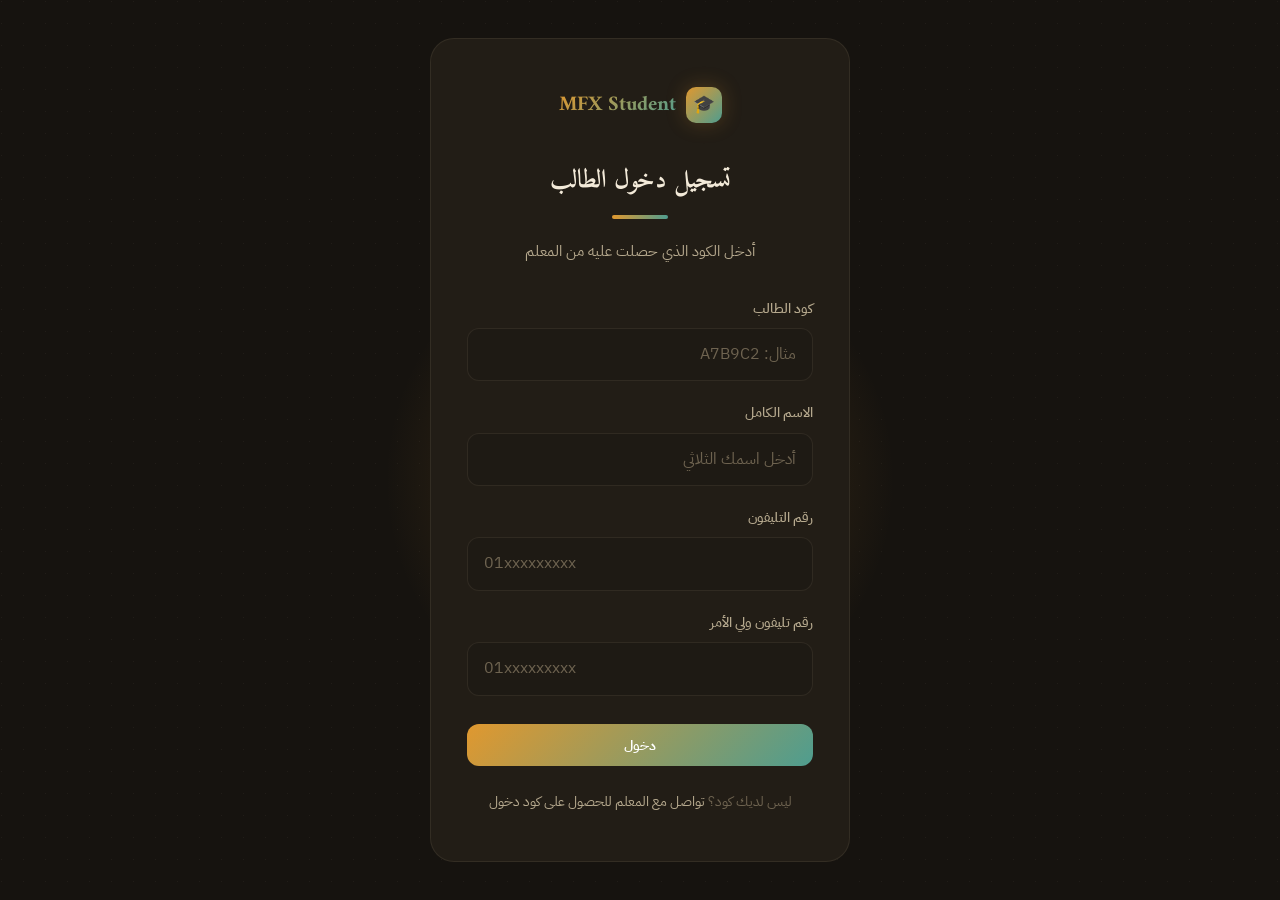
==== index.html @ 57640155 "Add files via upload" ====
<!DOCTYPE html>
<html lang="ar" dir="rtl">
<head>
  <meta charset="UTF-8">
  <meta name="viewport" content="width=device-width, initial-scale=1.0">
  <title>كورساتي | MFX Student</title>
  <link href="https://fonts.googleapis.com/css2?family=IBM+Plex+Sans+Arabic:wght@300;400;500;600;700&display=swap" rel="stylesheet">
  <link rel="stylesheet" href="css/style.css">
</head>
<body>
  <nav class="navbar">
    <div class="navbar-inner">
      <a href="index.html" class="logo">
        <div class="logo-mark">🎓</div>
        <span class="text-gradient">MFX Student</span>
      </a>
      <ul class="nav-links">
        <li><a href="index.html">كورساتي</a></li>
        <li><a href="dashboard.html">لوحتي</a></li>
        <li><a href="dashboard.html#leaderboard">المتصدرين</a></li>
        <li><a href="chat.html">💬 المعلم</a></li>
      </ul>
      <div class="nav-actions">
        <span style="color:var(--text-secondary); font-size:0.9rem;">مرحباً، <span id="nav-name">—</span></span>
        <button class="btn btn-ghost" onclick="logout()">🚪 خروج</button>
      </div>
    </div>
  </nav>

  <section class="hero" style="padding: 140px 0 60px;">
    <div class="container">
      <h1 class="anim">كورساتي <span class="text-gradient">المتاحة</span></h1>
      <p class="anim d1" style="color:var(--text-secondary); margin-top:12px;">اختر الكورس اللي عايز تذاكره النهاردة</p>
    </div>
  </section>

  <section class="section" style="padding-top:0;">
    <div class="container">
      <div class="grid-3" id="my-courses">
        <div class="card skel" style="height:320px;"></div>
        <div class="card skel" style="height:320px;"></div>
      </div>
      <div class="empty" id="courses-empty" style="display:none;">
        <div class="empty-icon">📚</div>
        <h3>لا توجد كورسات مسجلة لك</h3>
        <p>تواصل مع المعلم للحصول على كود وصول</p>
      </div>
    </div>
  </section>

  <footer class="footer">
    <div class="container"><p>© 2026 منصة ممدوح فخري التعليمية</p></div>
  </footer>
  <script src="js/app.js"></script>
</body>
</html>
---- css/style.css ----
@import url('https://fonts.googleapis.com/css2?family=Amiri:ital,wght@0,400;0,700;1,400&family=IBM+Plex+Sans+Arabic:wght@300;400;500;600;700&display=swap');

/* ============================================================
   "دفتر وحبر" (Notebook & Ink) — a warm, low-glare study theme.
   Built deliberately AWAY from the two AI-default looks: this is
   not cream-paper-with-terracotta, and not near-black-with-neon.
   Instead: a warm charcoal-brown (never pure black — easier on
   the eyes for long exam sessions) with a honey-amber "highlighter"
   accent and a muted ink-teal second accent. Amiri (a classical
   Arabic Naskh serif) carries headings — a nod to exam paper and
   handwritten notebooks — while IBM Plex Sans Arabic stays for
   body text and UI, where clarity matters more than character.
   ============================================================ */
:root {
  --bg: #16130f;
  --bg-elevated: #1e1a14;
  --bg-card: #221d16;
  --bg-glass: rgba(34, 29, 22, 0.72);
  --border: rgba(244, 228, 193, 0.08);
  --border-hover: rgba(244, 228, 193, 0.18);
  --text: #f3ead9;
  --text-secondary: #b6a98e;
  --text-muted: #6e6350;
  --accent: #e0982f;
  --accent-light: #f0b45c;
  --accent-glow: rgba(224, 152, 47, 0.25);
  --accent-2: #4f9d8f;
  --accent-2-glow: rgba(79, 157, 143, 0.2);
  --success: #6fae4e;
  --warning: #e0982f;
  --danger: #cf5d4c;
  --radius-sm: 8px;
  --radius-md: 12px;
  --radius-lg: 16px;
  --radius-xl: 24px;
  --shadow-sm: 0 1px 2px rgba(0,0,0,0.4);
  --shadow-md: 0 4px 20px rgba(0,0,0,0.5);
  --shadow-lg: 0 8px 40px rgba(0,0,0,0.6);
  --shadow-glow: 0 0 40px var(--accent-glow);
  --transition: all 0.25s cubic-bezier(0.4, 0, 0.2, 1);
  --font-display: 'Amiri', 'IBM Plex Sans Arabic', serif;
}

* { margin:0; padding:0; box-sizing:border-box; }
html { scroll-behavior:smooth; }
body {
  font-family: 'IBM Plex Sans Arabic', sans-serif;
  background:
    radial-gradient(circle at 1.5px 1.5px, rgba(244,228,193,0.05) 1px, transparent 0) 0 0/22px 22px,
    var(--bg);
  color: var(--text);
  line-height: 1.7;
  min-height: 100vh;
  direction: rtl;
  -webkit-font-smoothing: antialiased;
}
h1, h2 { font-family: var(--font-display); }

::-webkit-scrollbar { width: 6px; }
::-webkit-scrollbar-track { background: transparent; }
::-webkit-scrollbar-thumb { background: var(--text-muted); border-radius: 3px; }
::selection { background: var(--accent); color: #1a1509; }

/* Visible keyboard focus everywhere — never removed, only restyled */
a:focus-visible, button:focus-visible, input:focus-visible, textarea:focus-visible,
select:focus-visible, .btn:focus-visible, .opt:focus-within {
  outline: 2px solid var(--accent);
  outline-offset: 2px;
}

@media (prefers-reduced-motion: reduce) {
  .anim, .skel { animation: none !important; opacity: 1 !important; }
  * { transition-duration: 0.01ms !important; }
}

.container { max-width: 1200px; margin:0 auto; padding: 0 24px; }
.section { padding: 100px 0; }

.text-gradient {
  font-family: var(--font-display);
  background: linear-gradient(135deg, var(--accent) 0%, var(--accent-2) 100%);
  -webkit-background-clip: text;
  -webkit-text-fill-color: transparent;
  background-clip: text;
}

.glass {
  background: var(--bg-glass);
  backdrop-filter: blur(20px) saturate(180%);
  -webkit-backdrop-filter: blur(20px) saturate(180%);
  border: 1px solid var(--border);
}

/* Navbar */
.navbar {
  position: fixed;
  top:0; left:0; right:0;
  z-index: 1000;
  height: 72px;
  display: flex;
  align-items: center;
  background: rgba(22,19,15,0.82);
  backdrop-filter: blur(20px);
  border-bottom: 1px solid var(--border);
}
.navbar-inner {
  width: 100%;
  max-width: 1200px;
  margin: 0 auto;
  padding: 0 24px;
  display: flex;
  align-items: center;
  justify-content: space-between;
}
.logo {
  display: flex;
  align-items: center;
  gap: 10px;
  text-decoration: none;
  color: var(--text);
  font-weight: 700;
  font-size: 1.3rem;
}
.logo-mark {
  width: 36px; height: 36px;
  border-radius: 10px;
  background: linear-gradient(135deg, var(--accent), var(--accent-2));
  display: flex;
  align-items: center;
  justify-content: center;
  font-size: 1.1rem;
  box-shadow: 0 0 20px var(--accent-glow);
}
.nav-links {
  display: flex;
  gap: 32px;
  list-style: none;
}
.nav-links a {
  color: var(--text-secondary);
  text-decoration: none;
  font-size: 0.9rem;
  font-weight: 500;
  transition: var(--transition);
  position: relative;
}
.nav-links a:hover { color: var(--text); }
.nav-links a::after {
  content: '';
  position: absolute;
  bottom: -6px; left: 50%;
  transform: translateX(-50%);
  width: 0; height: 2px;
  background: linear-gradient(90deg, var(--accent), var(--accent-2));
  border-radius: 2px;
  transition: var(--transition);
}
.nav-links a:hover::after { width: 100%; }
.nav-actions { display: flex; gap: 12px; align-items: center; }

/* Buttons */
.btn {
  display: inline-flex;
  align-items: center;
  justify-content: center;
  gap: 8px;
  padding: 10px 22px;
  border-radius: var(--radius-md);
  font-size: 0.9rem;
  font-weight: 600;
  text-decoration: none;
  border: none;
  cursor: pointer;
  transition: var(--transition);
  font-family: inherit;
  white-space: nowrap;
}
.btn-primary {
  background: linear-gradient(135deg, var(--accent), var(--accent-2));
  color: white;
  box-shadow: 0 0 0 0 var(--accent-glow);
}
.btn-primary:hover {
  transform: translateY(-2px);
  box-shadow: 0 8px 30px var(--accent-glow), 0 0 0 1px rgba(244,228,193,0.12) inset;
}
.btn-secondary {
  background: var(--bg-elevated);
  color: var(--text);
  border: 1px solid var(--border);
}
.btn-secondary:hover {
  border-color: var(--border-hover);
  background: rgba(244,228,193,0.04);
  transform: translateY(-1px);
}
.btn-ghost {
  background: transparent;
  color: var(--text-secondary);
}
.btn-ghost:hover { color: var(--text); }
.btn-danger {
  background: rgba(239,68,68,0.1);
  color: var(--danger);
  border: 1px solid rgba(239,68,68,0.2);
}
.btn-danger:hover {
  background: rgba(239,68,68,0.2);
  transform: translateY(-1px);
}
.btn-lg { padding: 14px 32px; font-size: 1rem; }
.btn-sm { padding: 6px 14px; font-size: 0.8rem; }

/* Hero */
.hero {
  position: relative;
  padding: 160px 0 100px;
  overflow: hidden;
  text-align: center;
}
.hero::before {
  content: '';
  position: absolute;
  top: -50%; left: 50%;
  transform: translateX(-50%);
  width: 800px; height: 800px;
  background: radial-gradient(circle, var(--accent-glow) 0%, transparent 70%);
  pointer-events: none;
}
.hero h1 {
  font-size: clamp(2.5rem, 6vw, 4.5rem);
  font-weight: 700;
  line-height: 1.15;
  margin-bottom: 24px;
  position: relative;
  z-index: 1;
  letter-spacing: -0.02em;
}
.hero p {
  font-size: 1.2rem;
  color: var(--text-secondary);
  max-width: 560px;
  margin: 0 auto 40px;
  position: relative;
  z-index: 1;
}
.hero-actions {
  display: flex;
  gap: 16px;
  justify-content: center;
  flex-wrap: wrap;
  position: relative;
  z-index: 1;
}

/* Cards */
.card {
  background: var(--bg-card);
  border: 1px solid var(--border);
  border-radius: var(--radius-lg);
  overflow: hidden;
  transition: var(--transition);
  position: relative;
}
.card::before {
  content: '';
  position: absolute;
  top: 0; left: 0; right: 0;
  height: 1px;
  background: linear-gradient(90deg, transparent, rgba(244,228,193,0.1), transparent);
}
.card:hover {
  border-color: var(--border-hover);
  transform: translateY(-6px);
  box-shadow: var(--shadow-lg), 0 0 60px rgba(224,152,47,0.08);
}
.card-img {
  width: 100%;
  height: 200px;
  background: linear-gradient(135deg, #241f17 0%, #17140f 50%, #241f17 100%);
  display: flex;
  align-items: center;
  justify-content: center;
  font-size: 3.5rem;
  position: relative;
  overflow: hidden;
}
.card-img::after {
  content: '';
  position: absolute;
  inset: 0;
  background: linear-gradient(to top, var(--bg-card), transparent 60%);
}
.card-body { padding: 24px; }
.card-tag {
  display: inline-block;
  padding: 4px 12px;
  background: rgba(224,152,47,0.1);
  color: var(--accent-light);
  border-radius: 100px;
  font-size: 0.75rem;
  font-weight: 600;
  margin-bottom: 12px;
}
.card h3 { font-size: 1.15rem; font-weight: 600; margin-bottom: 8px; line-height: 1.4; }
.card p { color: var(--text-secondary); font-size: 0.9rem; line-height: 1.7; margin-bottom: 16px; }
.card-footer {
  display: flex;
  align-items: center;
  justify-content: space-between;
  padding-top: 16px;
  border-top: 1px solid var(--border);
}
.card-price { font-size: 1.4rem; font-weight: 700; }
.card-price span { font-size: 0.8rem; color: var(--text-muted); font-weight: 400; }

/* Grids */
.grid-3 {
  display: grid;
  grid-template-columns: repeat(auto-fill, minmax(320px, 1fr));
  gap: 24px;
}
.grid-4 {
  display: grid;
  grid-template-columns: repeat(auto-fill, minmax(260px, 1fr));
  gap: 20px;
}

/* Feature cards */
.feature-card {
  padding: 32px;
  background: var(--bg-card);
  border: 1px solid var(--border);
  border-radius: var(--radius-lg);
  transition: var(--transition);
}
.feature-card:hover {
  border-color: rgba(224,152,47,0.3);
  box-shadow: 0 0 40px rgba(224,152,47,0.06);
}
.feature-icon {
  width: 48px; height: 48px;
  border-radius: var(--radius-md);
  background: linear-gradient(135deg, var(--accent), var(--accent-2));
  display: flex;
  align-items: center;
  justify-content: center;
  font-size: 1.4rem;
  margin-bottom: 20px;
  box-shadow: 0 4px 20px var(--accent-glow);
}
.feature-card h3 { font-size: 1.05rem; font-weight: 600; margin-bottom: 8px; }
.feature-card p { color: var(--text-secondary); font-size: 0.9rem; line-height: 1.7; }

/* Tabs */
.tabs {
  display: flex;
  gap: 4px;
  border-bottom: 1px solid var(--border);
  margin-bottom: 32px;
  overflow-x: auto;
}
.tab {
  padding: 14px 24px;
  background: none;
  border: none;
  color: var(--text-secondary);
  font-family: inherit;
  font-size: 0.9rem;
  font-weight: 600;
  cursor: pointer;
  border-bottom: 2px solid transparent;
  transition: var(--transition);
  white-space: nowrap;
}
.tab:hover { color: var(--text); }
.tab.active { color: var(--text); border-bottom-color: var(--accent); }

/* Accordion */
.accordion-item {
  background: var(--bg-card);
  border: 1px solid var(--border);
  border-radius: var(--radius-md);
  overflow: hidden;
  margin-bottom: 8px;
}
.accordion-header {
  padding: 18px 22px;
  display: flex;
  align-items: center;
  justify-content: space-between;
  cursor: pointer;
  transition: var(--transition);
  user-select: none;
}
.accordion-header:hover { background: rgba(244,228,193,0.03); }
.accordion-header h4 { font-size: 0.95rem; font-weight: 600; }
.accordion-header .meta {
  display: flex;
  align-items: center;
  gap: 16px;
  color: var(--text-muted);
  font-size: 0.85rem;
}
.accordion-content {
  padding: 0 22px 22px;
  display: none;
}
.accordion-item.open .accordion-content { display: block; }
.accordion-item.open .accordion-header { border-bottom: 1px solid var(--border); }

/* Exam */
.exam-wrap {
  max-width: 800px;
  margin: 0 auto;
  padding: 120px 24px 60px;
}
.exam-header { text-align: center; margin-bottom: 48px; }
.timer {
  display: inline-flex;
  align-items: center;
  gap: 10px;
  padding: 10px 24px;
  background: var(--bg-card);
  border: 1px solid var(--border);
  border-radius: 100px;
  font-size: 1.1rem;
  font-weight: 700;
  font-family: monospace;
  letter-spacing: 1px;
  transition: var(--transition);
}
/* Last minute of an exam — clear, calm urgency: color only, no motion
   that could distract from actually finishing the exam. */
.timer.timer-low {
  color: var(--danger);
  border-color: var(--danger);
  background: rgba(207,93,76,0.08);
}

/* Question navigator — answered vs. unanswered at a glance, so a student
   can jump straight to what's left instead of re-reading every question. */
.q-nav-pill {
  width: 38px; height: 38px; border-radius: 50%; padding: 0;
  border: 1px solid var(--border); background: var(--bg-card);
  color: var(--text-secondary); font-weight: 600; font-size: 0.85rem;
  cursor: pointer; transition: var(--transition);
}
.q-nav-pill:hover { border-color: var(--border-hover); }
.q-nav-pill.answered {
  background: rgba(79,157,143,0.12); border-color: var(--accent-2); color: var(--accent-2);
}
.q-nav-pill.current {
  background: linear-gradient(135deg, var(--accent), var(--accent-2));
  border-color: transparent; color: #1a1509;
  box-shadow: 0 0 0 3px var(--accent-glow);
}
.q-card {
  background: var(--bg-card);
  border: 1px solid var(--border);
  border-radius: var(--radius-lg);
  padding: 32px;
  margin-bottom: 20px;
}
.q-num {
  display: inline-block;
  padding: 4px 14px;
  background: linear-gradient(135deg, var(--accent), var(--accent-2));
  color: white;
  border-radius: 100px;
  font-size: 0.75rem;
  font-weight: 700;
  margin-bottom: 16px;
}
.q-text { font-size: 1.1rem; font-weight: 600; margin-bottom: 24px; line-height: 1.8; }
.opts { display: flex; flex-direction: column; gap: 10px; }
.opt {
  display: flex;
  align-items: center;
  gap: 14px;
  padding: 16px 20px;
  background: var(--bg-elevated);
  border: 1px solid var(--border);
  border-radius: var(--radius-md);
  cursor: pointer;
  transition: var(--transition);
}
.opt:hover { border-color: rgba(224,152,47,0.4); background: rgba(224,152,47,0.04); }
.opt input[type="radio"] { width: 20px; height: 20px; accent-color: var(--accent); flex-shrink: 0; }
.opt.sel { border-color: var(--accent); background: rgba(224,152,47,0.08); }

/* Auth */
.auth-wrap {
  min-height: 100vh;
  display: flex;
  align-items: center;
  justify-content: center;
  padding: 24px;
  position: relative;
  overflow: hidden;
}
.auth-wrap::before {
  content: '';
  position: absolute;
  top: 20%; left: 50%;
  transform: translateX(-50%);
  width: 600px; height: 600px;
  background: radial-gradient(circle, var(--accent-glow) 0%, transparent 60%);
  pointer-events: none;
}
.auth-card {
  width: 100%;
  max-width: 420px;
  background: var(--bg-card);
  border: 1px solid var(--border);
  border-radius: var(--radius-xl);
  padding: 48px 36px;
  position: relative;
  z-index: 1;
}
.auth-card .logo { justify-content: center; margin-bottom: 36px; }
.auth-card h2 {
  text-align: center; margin-bottom: 20px; font-size: 1.6rem;
  position: relative; padding-bottom: 16px;
}
/* Signature motif: a short two-tone "highlighter" stroke under the title —
   the one deliberately handmade-feeling accent in an otherwise disciplined,
   quiet layout. Pure CSS, no image asset. */
.auth-card h2::after {
  content: '';
  position: absolute; bottom: 0; right: 50%; transform: translateX(50%);
  width: 56px; height: 4px; border-radius: 4px;
  background: linear-gradient(90deg, var(--accent), var(--accent-2));
}
.auth-card > p { text-align: center; color: var(--text-secondary); margin-bottom: 32px; font-size: 0.95rem; }
.form-group { margin-bottom: 20px; }
.form-group label {
  display: block;
  margin-bottom: 8px;
  font-size: 0.85rem;
  font-weight: 500;
  color: var(--text-secondary);
}
.inp {
  width: 100%;
  padding: 13px 16px;
  background: var(--bg-elevated);
  border: 1px solid var(--border);
  border-radius: var(--radius-md);
  color: var(--text);
  font-family: inherit;
  font-size: 0.95rem;
  transition: var(--transition);
}
.inp:focus { outline: none; border-color: var(--accent); box-shadow: 0 0 0 3px var(--accent-glow); }
.inp::placeholder { color: var(--text-muted); }

/* Empty states */
.empty {
  text-align: center;
  padding: 80px 24px;
  color: var(--text-muted);
}
.empty-icon { font-size: 4rem; margin-bottom: 20px; opacity: 0.5; }
.empty h3 { color: var(--text-secondary); margin-bottom: 8px; font-size: 1.1rem; }
.empty p { font-size: 0.9rem; max-width: 400px; margin: 0 auto; }

/* Badges */
.badge {
  display: inline-flex;
  align-items: center;
  gap: 6px;
  padding: 5px 12px;
  border-radius: 100px;
  font-size: 0.75rem;
  font-weight: 600;
}
.badge-ok { background: rgba(34,197,94,0.1); color: #4ade80; }
.badge-warn { background: rgba(245,158,11,0.1); color: #fbbf24; }
.badge-err { background: rgba(239,68,68,0.1); color: #f87171; }
.badge-info { background: rgba(224,152,47,0.1); color: var(--accent-light); }

/* Progress */
.prog { width: 100%; height: 6px; background: var(--bg-elevated); border-radius: 100px; overflow: hidden; }
.prog-fill { height: 100%; background: linear-gradient(90deg, var(--accent), var(--accent-2)); border-radius: 100px; transition: width 0.5s ease; }

/* Toast */
.toast {
  position: fixed;
  bottom: 28px;
  left: 50%;
  transform: translateX(-50%) translateY(100px);
  padding: 14px 28px;
  background: var(--bg-card);
  border: 1px solid var(--border);
  border-radius: var(--radius-md);
  color: var(--text);
  font-size: 0.9rem;
  font-weight: 500;
  z-index: 9999;
  opacity: 0;
  transition: all 0.4s cubic-bezier(0.4, 0, 0.2, 1);
  box-shadow: var(--shadow-lg);
}
.toast.on { transform: translateX(-50%) translateY(0); opacity: 1; }

/* Section header */
.sec-head { text-align: center; margin-bottom: 64px; }
.sec-head h2 {
  font-size: clamp(1.8rem, 4vw, 2.6rem); margin-bottom: 20px; font-weight: 700;
  position: relative; display: inline-block; padding-bottom: 18px;
}
.sec-head h2::after {
  content: '';
  position: absolute; bottom: 0; right: 50%; transform: translateX(50%);
  width: 72px; height: 4px; border-radius: 4px;
  background: linear-gradient(90deg, var(--accent), var(--accent-2));
}
.sec-head p { color: var(--text-secondary); font-size: 1.05rem; max-width: 520px; margin: 0 auto; line-height: 1.7; }

/* Footer */
.footer {
  border-top: 1px solid var(--border);
  padding: 40px 0;
  text-align: center;
  color: var(--text-muted);
  font-size: 0.85rem;
}

/* Animations */
@keyframes fadeUp {
  from { opacity: 0; transform: translateY(30px); }
  to { opacity: 1; transform: translateY(0); }
}
.anim { animation: fadeUp 0.7s ease forwards; opacity: 0; }
.d1 { animation-delay: 0.1s; }
.d2 { animation-delay: 0.2s; }
.d3 { animation-delay: 0.3s; }

/* Skeleton */
.skel {
  background: linear-gradient(90deg, var(--bg-elevated) 25%, var(--bg-card) 50%, var(--bg-elevated) 75%);
  background-size: 200% 100%;
  animation: shimmer 1.5s infinite;
  border-radius: var(--radius-md);
}
@keyframes shimmer {
  0% { background-position: 200% 0; }
  100% { background-position: -200% 0; }
}

/* Dashboard sidebar */
.dash-sidebar {
  width: 260px;
  height: 100vh;
  position: fixed;
  right: 0; top: 0;
  background: var(--bg-card);
  border-left: 1px solid var(--border);
  padding: 24px;
  z-index: 100;
  overflow-y: auto;
}
.dash-main {
  margin-right: 260px;
  padding: 96px 32px 32px;
  min-height: 100vh;
}
.dash-nav-item {
  display: flex;
  align-items: center;
  gap: 12px;
  padding: 12px 16px;
  border-radius: var(--radius-md);
  color: var(--text-secondary);
  text-decoration: none;
  font-size: 0.9rem;
  font-weight: 500;
  transition: var(--transition);
  margin-bottom: 4px;
}
.dash-nav-item:hover, .dash-nav-item.active {
  background: rgba(224,152,47,0.08);
  color: var(--text);
}
.dash-nav-item.active { border-right: 2px solid var(--accent); }

.stat-card {
  background: var(--bg-card);
  border: 1px solid var(--border);
  border-radius: var(--radius-lg);
  padding: 24px;
  transition: var(--transition);
}
.stat-card:hover { border-color: var(--border-hover); }
.stat-value { font-size: 2rem; font-weight: 700; margin-bottom: 4px; }
.stat-label { color: var(--text-secondary); font-size: 0.85rem; }

/* Table */
.table-wrap { overflow-x: auto; }
table {
  width: 100%;
  border-collapse: collapse;
  font-size: 0.9rem;
}
th, td {
  padding: 14px 16px;
  text-align: right;
  border-bottom: 1px solid var(--border);
}
th {
  color: var(--text-secondary);
  font-weight: 600;
  font-size: 0.8rem;
  text-transform: uppercase;
  letter-spacing: 0.5px;
}
tr:hover td { background: rgba(244,228,193,0.03); }

/* Leaderboard */
.leaderboard-item {
  display: flex;
  align-items: center;
  gap: 16px;
  padding: 16px 20px;
  background: var(--bg-card);
  border: 1px solid var(--border);
  border-radius: var(--radius-md);
  margin-bottom: 8px;
  transition: var(--transition);
}
.leaderboard-item:hover { border-color: var(--border-hover); }
.leaderboard-rank {
  width: 36px; height: 36px;
  border-radius: 50%;
  display: flex;
  align-items: center;
  justify-content: center;
  font-weight: 700;
  font-size: 0.9rem;
  flex-shrink: 0;
}
.rank-1 { background: linear-gradient(135deg, #fbbf24, #f59e0b); color: #000; }
.rank-2 { background: linear-gradient(135deg, #e5e7eb, #9ca3af); color: #000; }
.rank-3 { background: linear-gradient(135deg, #fdba74, #ea580c); color: #000; }
.rank-other { background: var(--bg-elevated); color: var(--text-secondary); }

/* Responsive */
@media (max-width: 768px) {
  .nav-links { display: none; }
  .hero { padding: 130px 0 60px; }
  .hero h1 { font-size: 2rem; }
  .section { padding: 60px 0; }
  .grid-3, .grid-4 { grid-template-columns: 1fr; }
  .auth-card { padding: 36px 24px; }
  .dash-sidebar { display: none; }
  .dash-main { margin-right: 0; padding: 80px 16px 16px; }

  /* Video / presentation viewer pages (video.html, presentation.html):
     on a phone, every extra pixel of top padding and side margin pushes
     the actual player further down and makes it narrower for no reason —
     this is the single biggest "does this feel made for my phone" cue,
     so the player gets almost the full screen width and the page starts
     right under the navbar instead of leaving a big empty gap. */
  .viewer-section { padding: 74px 0 24px !important; }
  .viewer-container { padding: 0 8px !important; }
  .viewer-frame-wrap { border-radius: 10px !important; }
}

@media (max-width: 480px) {
  /* Very small phones: shave the last bit of side margin so the frame
     is essentially edge-to-edge, matching how a native video app looks. */
  .viewer-container { padding: 0 4px !important; }
  .viewer-frame-wrap { border-radius: 6px !important; }
}

/* ===== Global loading spinner (lightweight, no heavy animation) ===== */
.mfx-spinner {
  display: inline-block;
  width: 18px;
  height: 18px;
  border: 2px solid rgba(255,255,255,0.25);
  border-top-color: currentColor;
  border-radius: 50%;
  animation: mfx-spin 0.6s linear infinite;
  vertical-align: -3px;
  margin-left: 8px;
}
@keyframes mfx-spin { to { transform: rotate(360deg); } }

.btn[disabled], .btn.is-loading {
  opacity: 0.7;
  cursor: not-allowed;
  pointer-events: none;
}

/* Full-page loading overlay shown while a page's initial data is being
   fetched, so the student sees a spinner instead of a blank page. */
.mfx-page-loader {
  position: fixed; inset: 0; z-index: 9999;
  display: flex; align-items: center; justify-content: center;
  background: var(--bg);
  transition: opacity 0.2s ease;
}
.mfx-page-loader.is-hiding { opacity: 0; pointer-events: none; }
.mfx-page-loader-content { display: flex; flex-direction: column; align-items: center; gap: 14px; }
.mfx-page-loader-credit {
  font-family: var(--font-display);
  font-size: 1rem; font-weight: 700; letter-spacing: 0.5px;
  background: linear-gradient(135deg, var(--accent), var(--accent-2));
  -webkit-background-clip: text; -webkit-text-fill-color: transparent; background-clip: text;
}
.mfx-page-loader-ring {
  width: 44px; height: 44px;
  border: 3px solid rgba(255,255,255,0.15);
  border-top-color: var(--accent);
  border-radius: 50%;
  animation: mfx-spin 0.7s linear infinite;
}

/* Full-card "pending results" state after submit but before the teacher
   publishes results — no score, no ranking, just a calm confirmation. */
.results-pending {
  text-align: center;
}
.results-pending .icon { font-size: 3rem; margin-bottom: 12px; }

/* Listening question audio player — rendered once and never re-created on
   answer selection, so it never restarts playback. */
.q-audio {
  width: 100%;
  margin-bottom: 16px;
}

/* Small inline autosave indicator */
.autosave-status {
  font-size: 0.75rem;
  color: var(--text-muted);
  margin-top: 8px;
  min-height: 1em;
}

/* ===== VOCABULARY SECTION ENHANCEMENTS ===== */
.vocab-card {
  display: flex;
  align-items: center;
  justify-content: space-between;
  gap: 12px;
  padding: 16px 20px;
  background: linear-gradient(135deg, var(--bg-card) 0%, var(--bg-elevated) 100%);
  border: 1px solid var(--border-hover);
  border-radius: var(--radius-md);
  transition: var(--transition);
  cursor: default;
}

.vocab-card:hover {
  background: linear-gradient(135deg, var(--bg-elevated) 0%, var(--bg-card) 100%);
  border-color: var(--accent-glow);
  box-shadow: 0 0 20px var(--accent-glow);
}

.vocab-word {
  font-weight: 600;
  font-size: 1.1rem;
  color: var(--text);
  letter-spacing: 0.5px;
}

.vocab-lang-badge {
  display: inline-block;
  padding: 4px 12px;
  background: var(--accent-glow);
  color: var(--accent);
  font-size: 0.75rem;
  font-weight: 600;
  border-radius: 20px;
  text-transform: uppercase;
}

.vocab-play-btn {
  padding: 8px 16px;
  font-size: 0.95rem;
  transition: var(--transition);
}

.vocab-play-btn:active {
  transform: scale(0.95);
}

/* ===== FORM ENHANCEMENTS ===== */
.btn.active {
  background: var(--accent) !important;
  color: #1a1509 !important;
  box-shadow: var(--shadow-glow) !important;
}

.mode-toggle {
  display: flex;
  gap: 8px;
  margin-bottom: 16px;
  border-bottom: 2px solid var(--border);
  padding-bottom: 12px;
}

.mode-toggle .btn {
  flex: 1;
  border-radius: var(--radius-md) var(--radius-md) 0 0;
  border-bottom: 3px solid transparent;
  transition: var(--transition);
}

.mode-toggle .btn.active {
  border-bottom-color: var(--accent);
  background: transparent;
  color: var(--accent);
}

.inp {
  font-size: 1rem;
  line-height: 1.6;
}

textarea.inp {
  resize: vertical;
  font-family: 'IBM Plex Sans Arabic', monospace;
}

/* ===== RESPONSIVE IMPROVEMENTS ===== */
@media (max-width: 768px) {
  .vocab-card {
    flex-direction: column;
    align-items: flex-start;
    gap: 12px;
  }
  
  .vocab-card > div:last-child {
    width: 100%;
    display: flex;
    gap: 8px;
  }
  
  .vocab-card .btn {
    flex: 1;
    min-width: 0;
  }

  .mode-toggle {
    flex-direction: column;
  }

  .mode-toggle .btn {
    border-bottom: none;
    border-right: 3px solid transparent;
  }

  .mode-toggle .btn.active {
    border-right-color: var(--accent);
    border-bottom: none;
  }
}

/* ===== LOADING STATE ===== */
.vocab-play-btn:disabled {
  opacity: 0.6;
  cursor: not-allowed;
}

.vocab-play-btn:disabled:hover {
  transform: none;
}
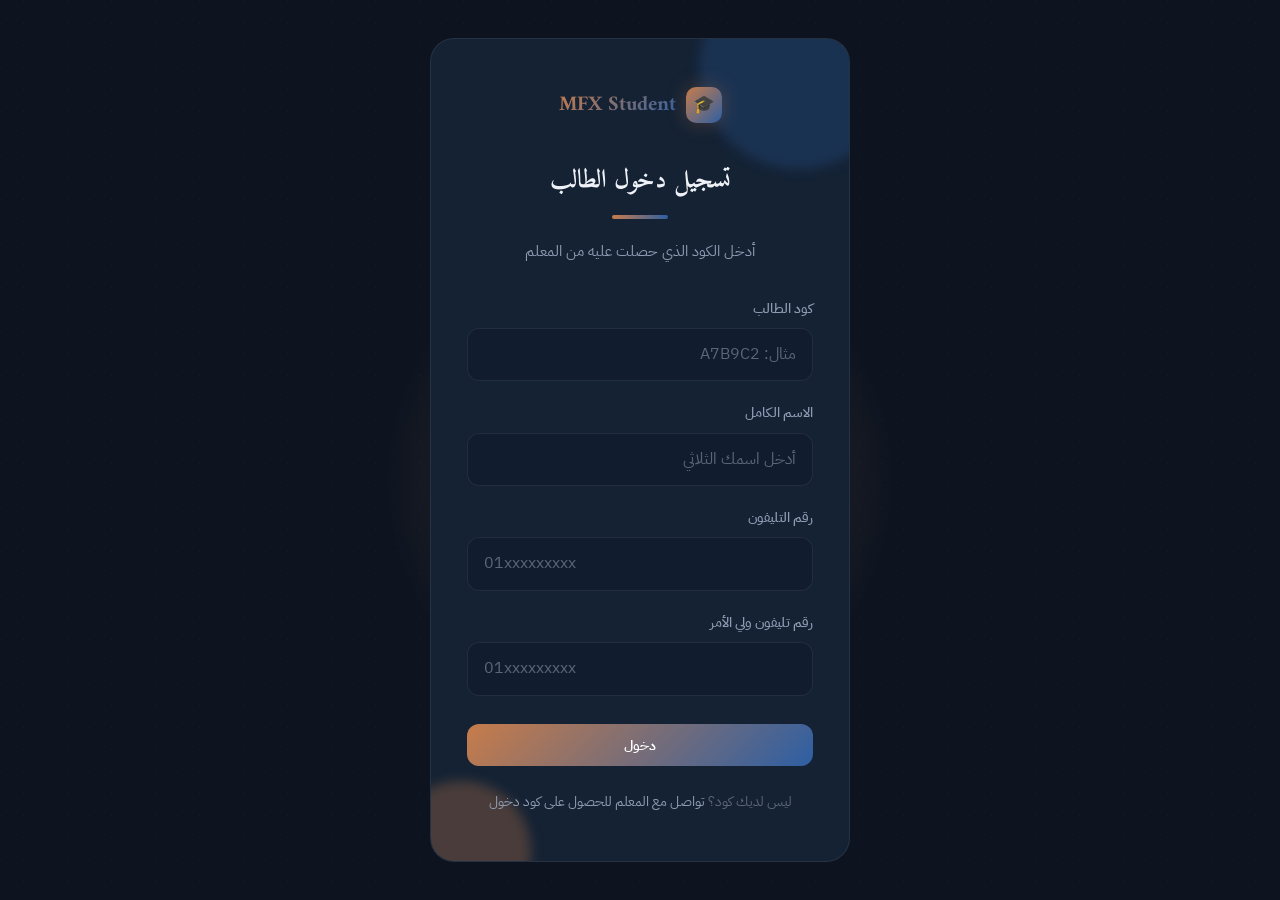
==== commit a09be556: "Add files via upload" ====
--- a/index.html
+++ b/index.html
@@ -14,6 +14,7 @@
         <div class="logo-mark">🎓</div>
         <span class="text-gradient">MFX Student</span>
       </a>
+      <button class="mfx-nav-toggle" onclick="toggleMfxNav()" aria-label="فتح القائمة">☰</button>
       <ul class="nav-links">
         <li><a href="index.html">كورساتي</a></li>
         <li><a href="dashboard.html">لوحتي</a></li>
--- a/css/style.css
+++ b/css/style.css
@@ -13,23 +13,29 @@
    body text and UI, where clarity matters more than character.
    ============================================================ */
 :root {
-  --bg: #16130f;
-  --bg-elevated: #1e1a14;
-  --bg-card: #221d16;
-  --bg-glass: rgba(34, 29, 22, 0.72);
-  --border: rgba(244, 228, 193, 0.08);
-  --border-hover: rgba(244, 228, 193, 0.18);
-  --text: #f3ead9;
-  --text-secondary: #b6a98e;
-  --text-muted: #6e6350;
-  --accent: #e0982f;
-  --accent-light: #f0b45c;
-  --accent-glow: rgba(224, 152, 47, 0.25);
-  --accent-2: #4f9d8f;
-  --accent-2-glow: rgba(79, 157, 143, 0.2);
-  --success: #6fae4e;
-  --warning: #e0982f;
-  --danger: #cf5d4c;
+  /* "أزرق ليلي ونحاسي" (Midnight & Copper) — chosen design direction:
+     a cool midnight-blue base instead of the old warm charcoal-brown,
+     with a warm copper primary accent and a muted midnight-blue second
+     accent for contrast. Deliberately away from the purple/cyan
+     "generic AI" gradient look. Same tokens as the admin site, kept in
+     sync deliberately. */
+  --bg: #0d1420;
+  --bg-elevated: #111c2e;
+  --bg-card: #142234;
+  --bg-glass: rgba(20, 34, 52, 0.72);
+  --border: rgba(238, 241, 247, 0.08);
+  --border-hover: rgba(238, 241, 247, 0.18);
+  --text: #eef1f7;
+  --text-secondary: #8e9bb3;
+  --text-muted: #5c6579;
+  --accent: #c77c4a;
+  --accent-light: #d99a6e;
+  --accent-glow: rgba(199, 124, 74, 0.3);
+  --accent-2: #2e5fa3;
+  --accent-2-glow: rgba(46, 95, 163, 0.28);
+  --success: #4caf7d;
+  --warning: #d6a24a;
+  --danger: #d1594f;
   --radius-sm: 8px;
   --radius-md: 12px;
   --radius-lg: 16px;
@@ -47,7 +53,7 @@
 body {
   font-family: 'IBM Plex Sans Arabic', sans-serif;
   background:
-    radial-gradient(circle at 1.5px 1.5px, rgba(244,228,193,0.05) 1px, transparent 0) 0 0/22px 22px,
+    radial-gradient(circle at 1.5px 1.5px, rgba(238,241,247,0.05) 1px, transparent 0) 0 0/22px 22px,
     var(--bg);
   color: var(--text);
   line-height: 1.7;
@@ -100,7 +106,7 @@
   height: 72px;
   display: flex;
   align-items: center;
-  background: rgba(22,19,15,0.82);
+  background: rgba(13,20,32,0.82);
   backdrop-filter: blur(20px);
   border-bottom: 1px solid var(--border);
 }
@@ -159,6 +165,21 @@
 .nav-links a:hover::after { width: 100%; }
 .nav-actions { display: flex; gap: 12px; align-items: center; }
 
+/* Hamburger button for the nav-links dropdown above — hidden on desktop
+   (where nav-links is already always visible), shown only ≤768px via
+   the media query below. */
+.mfx-nav-toggle {
+  display: none;
+  align-items: center; justify-content: center;
+  width: 40px; height: 40px;
+  background: transparent;
+  border: 1px solid var(--border);
+  border-radius: var(--radius-md);
+  color: var(--text);
+  font-size: 1.2rem;
+  cursor: pointer;
+}
+
 /* Buttons */
 .btn {
   display: inline-flex;
@@ -183,7 +204,7 @@
 }
 .btn-primary:hover {
   transform: translateY(-2px);
-  box-shadow: 0 8px 30px var(--accent-glow), 0 0 0 1px rgba(244,228,193,0.12) inset;
+  box-shadow: 0 8px 30px var(--accent-glow), 0 0 0 1px rgba(238,241,247,0.12) inset;
 }
 .btn-secondary {
   background: var(--bg-elevated);
@@ -192,7 +213,7 @@
 }
 .btn-secondary:hover {
   border-color: var(--border-hover);
-  background: rgba(244,228,193,0.04);
+  background: rgba(238,241,247,0.04);
   transform: translateY(-1px);
 }
 .btn-ghost {
@@ -223,10 +244,30 @@
   content: '';
   position: absolute;
   top: -50%; left: 50%;
-  transform: translateX(-50%);
   width: 800px; height: 800px;
   background: radial-gradient(circle, var(--accent-glow) 0%, transparent 70%);
   pointer-events: none;
+  animation: mfx-hero-drift 9s ease-in-out infinite;
+}
+/* Second, smaller glow in the second accent color — was missing before,
+   so the hero only ever breathed in one color. Drifts opposite the
+   first for a subtle parallax feel instead of both moving in sync. */
+.hero::after {
+  content: '';
+  position: absolute;
+  bottom: -30%; right: 8%;
+  width: 420px; height: 420px;
+  background: radial-gradient(circle, var(--accent-2-glow) 0%, transparent 70%);
+  pointer-events: none;
+  animation: mfx-hero-drift-2 7s ease-in-out infinite;
+}
+@keyframes mfx-hero-drift {
+  0%, 100% { transform: translateX(-50%) translateY(0); }
+  50% { transform: translateX(-50%) translateY(24px); }
+}
+@keyframes mfx-hero-drift-2 {
+  0%, 100% { transform: translate(0, 0) scale(1); }
+  50% { transform: translate(-18px, -14px) scale(1.08); }
 }
 .hero h1 {
   font-size: clamp(2.5rem, 6vw, 4.5rem);
@@ -268,7 +309,7 @@
   position: absolute;
   top: 0; left: 0; right: 0;
   height: 1px;
-  background: linear-gradient(90deg, transparent, rgba(244,228,193,0.1), transparent);
+  background: linear-gradient(90deg, transparent, rgba(238,241,247,0.1), transparent);
 }
 .card:hover {
   border-color: var(--border-hover);
@@ -394,7 +435,7 @@
   transition: var(--transition);
   user-select: none;
 }
-.accordion-header:hover { background: rgba(244,228,193,0.03); }
+.accordion-header:hover { background: rgba(238,241,247,0.03); }
 .accordion-header h4 { font-size: 0.95rem; font-weight: 600; }
 .accordion-header .meta {
   display: flex;
@@ -517,8 +558,36 @@
   border-radius: var(--radius-xl);
   padding: 48px 36px;
   position: relative;
+  overflow: hidden;
   z-index: 1;
 }
+/* Same drifting-blob motif as the hero, scaled down for a card — gives
+   the login screen a bit of life instead of sitting completely static. */
+.auth-card::before {
+  content: '';
+  position: absolute;
+  top: -70px; right: -50px;
+  width: 200px; height: 200px;
+  border-radius: 50%;
+  background: var(--accent-2-glow);
+  filter: blur(6px);
+  pointer-events: none;
+  z-index: 0;
+  animation: mfx-drift-1 8s ease-in-out infinite;
+}
+.auth-card::after {
+  content: '';
+  position: absolute;
+  bottom: -60px; left: -40px;
+  width: 140px; height: 140px;
+  border-radius: 50%;
+  background: var(--accent-glow);
+  filter: blur(6px);
+  pointer-events: none;
+  z-index: 0;
+  animation: mfx-drift-2 6s ease-in-out infinite;
+}
+.auth-card > * { position: relative; z-index: 1; }
 .auth-card .logo { justify-content: center; margin-bottom: 36px; }
 .auth-card h2 {
   text-align: center; margin-bottom: 20px; font-size: 1.6rem;
@@ -716,7 +785,7 @@
   text-transform: uppercase;
   letter-spacing: 0.5px;
 }
-tr:hover td { background: rgba(244,228,193,0.03); }
+tr:hover td { background: rgba(238,241,247,0.03); }
 
 /* Leaderboard */
 .leaderboard-item {
@@ -748,7 +817,25 @@
 
 /* Responsive */
 @media (max-width: 768px) {
-  .nav-links { display: none; }
+  /* FIX: this used to just hide the nav links (كورساتي / لوحتي /
+     المتصدرين / المعلم) with no way back to them — that's what made
+     those pages unreachable from a phone. Now the hamburger button
+     (added next to the logo) toggles them open as a dropdown instead. */
+  .nav-links {
+    display: none;
+    position: absolute;
+    top: 72px; right: 0; left: 0;
+    flex-direction: column;
+    gap: 4px;
+    background: var(--bg-card);
+    border-bottom: 1px solid var(--border);
+    padding: 12px 24px 16px;
+    z-index: 999;
+  }
+  .nav-links.mfx-open { display: flex; }
+  .nav-links a { display: block; padding: 10px 4px; }
+  .nav-links a::after { display: none; }
+  .mfx-nav-toggle { display: flex; }
   .hero { padding: 130px 0 60px; }
   .hero h1 { font-size: 2rem; }
   .section { padding: 60px 0; }
@@ -775,13 +862,16 @@
   .viewer-frame-wrap { border-radius: 6px !important; }
 }
 
-/* ===== Global loading spinner (lightweight, no heavy animation) ===== */
+/* ===== Global loading spinner — two-tone (accent + accent-2), so even
+   the small inline version carries the midnight/copper identity instead
+   of a flat single-color ring. ===== */
 .mfx-spinner {
   display: inline-block;
   width: 18px;
   height: 18px;
-  border: 2px solid rgba(255,255,255,0.25);
-  border-top-color: currentColor;
+  border: 2px solid rgba(255,255,255,0.2);
+  border-top-color: var(--accent);
+  border-left-color: var(--accent-2);
   border-radius: 50%;
   animation: mfx-spin 0.6s linear infinite;
   vertical-align: -3px;
@@ -789,6 +879,34 @@
 }
 @keyframes mfx-spin { to { transform: rotate(360deg); } }
 
+/* ===== Decorative drifting blobs — soft, slow-moving color washes used
+   behind hero/auth/loader content for a bit of life without being loud.
+   Usage: wrap a positioned container with overflow:hidden and drop
+   <span class="mfx-blob mfx-blob-1"></span><span class="mfx-blob mfx-blob-2"></span>
+   inside it, before the real content. ===== */
+.mfx-blob {
+  position: absolute;
+  border-radius: 50%;
+  filter: blur(18px);
+  opacity: 0.35;
+  pointer-events: none;
+  z-index: 0;
+}
+.mfx-blob-1 {
+  width: 180px; height: 180px;
+  background: var(--accent-2);
+  top: -60px; right: -40px;
+  animation: mfx-drift-1 8s ease-in-out infinite;
+}
+.mfx-blob-2 {
+  width: 120px; height: 120px;
+  background: var(--accent);
+  bottom: -40px; left: -30px;
+  animation: mfx-drift-2 6s ease-in-out infinite;
+}
+@keyframes mfx-drift-1 { 0%, 100% { transform: translate(0,0) scale(1); } 50% { transform: translate(-16px, 16px) scale(1.1); } }
+@keyframes mfx-drift-2 { 0%, 100% { transform: translate(0,0) scale(1); } 50% { transform: translate(14px, -12px) scale(0.9); } }
+
 .btn[disabled], .btn.is-loading {
   opacity: 0.7;
   cursor: not-allowed;
@@ -796,27 +914,111 @@
 }
 
 /* Full-page loading overlay shown while a page's initial data is being
-   fetched, so the student sees a spinner instead of a blank page. */
+   fetched, so the student sees a spinner instead of a blank page. Two
+   slow blobs drift behind the loader so the wait feels alive rather
+   than a dead blank screen. */
 .mfx-page-loader {
   position: fixed; inset: 0; z-index: 9999;
   display: flex; align-items: center; justify-content: center;
   background: var(--bg);
+  overflow: hidden;
   transition: opacity 0.2s ease;
 }
 .mfx-page-loader.is-hiding { opacity: 0; pointer-events: none; }
-.mfx-page-loader-content { display: flex; flex-direction: column; align-items: center; gap: 14px; }
+.mfx-page-loader-content {
+  position: relative; z-index: 1;
+  display: flex; flex-direction: column; align-items: center; gap: 14px;
+}
 .mfx-page-loader-credit {
   font-family: var(--font-display);
   font-size: 1rem; font-weight: 700; letter-spacing: 0.5px;
   background: linear-gradient(135deg, var(--accent), var(--accent-2));
   -webkit-background-clip: text; -webkit-text-fill-color: transparent; background-clip: text;
 }
-.mfx-page-loader-ring {
-  width: 44px; height: 44px;
-  border: 3px solid rgba(255,255,255,0.15);
-  border-top-color: var(--accent);
-  border-radius: 50%;
-  animation: mfx-spin 0.7s linear infinite;
+/* Exploding-cubes page-loader — SIX small individual 3D-ish cubes that
+   burst outward in different directions (tumbling as they fly), then
+   snap back together, on a loop, while the whole cluster slowly spins.
+   Reuses the exact markup already output by showPageLoader() in
+   app.js (.loader-cube-wrap > .loader-cube > 6x .face) — no HTML/JS
+   change needed, this file is a drop-in replacement for the old
+   page-loader CSS. */
+.loader-cube-wrap {
+  width: 110px; height: 110px;
+  display: flex; align-items: center; justify-content: center;
+}
+.loader-cube {
+  position: relative;
+  width: 0; height: 0;
+  animation: cube-cluster-spin 6s linear infinite;
+}
+.loader-cube .face {
+  position: absolute;
+  top: 50%; left: 50%;
+  width: 14px; height: 14px;
+  margin: -7px 0 0 -7px;
+  background: linear-gradient(135deg, var(--accent), var(--accent-2));
+  border-radius: 3px;
+  box-shadow: 0 3px 8px rgba(0,0,0,0.35);
+}
+/* Fake top + side faces on each little cube (classic CSS isometric-cube
+   trick) so every burst piece reads as an actual small cube, not a flat
+   square, while it flies and tumbles. */
+.loader-cube .face::before {
+  content: '';
+  position: absolute;
+  top: -6px; left: 1px;
+  width: 14px; height: 7px;
+  background: var(--accent-light);
+  opacity: 0.9;
+  transform: skewX(-38deg);
+  border-radius: 2px 2px 0 0;
+}
+.loader-cube .face::after {
+  content: '';
+  position: absolute;
+  top: 1px; left: 13px;
+  width: 7px; height: 14px;
+  background: var(--accent-2);
+  opacity: 0.7;
+  transform: skewY(-38deg);
+  border-radius: 0 2px 2px 0;
+}
+
+.face-front  { animation: explode-front  1.5s ease-in-out infinite; }
+.face-back   { animation: explode-back   1.5s ease-in-out infinite 0.06s; }
+.face-right  { animation: explode-right  1.5s ease-in-out infinite 0.12s; }
+.face-left   { animation: explode-left   1.5s ease-in-out infinite 0.18s; }
+.face-top    { animation: explode-top    1.5s ease-in-out infinite 0.24s; }
+.face-bottom { animation: explode-bottom 1.5s ease-in-out infinite 0.3s; }
+
+@keyframes cube-cluster-spin {
+  from { transform: rotate(0deg); }
+  to   { transform: rotate(360deg); }
+}
+
+@keyframes explode-front {
+  0%, 12%, 100% { transform: translate(0, 0) rotate(0deg); opacity: 0.95; }
+  50% { transform: translate(0, -46px) rotate(220deg); opacity: 0.35; }
+}
+@keyframes explode-back {
+  0%, 12%, 100% { transform: translate(0, 0) rotate(0deg); opacity: 0.95; }
+  50% { transform: translate(0, 46px) rotate(-220deg); opacity: 0.35; }
+}
+@keyframes explode-right {
+  0%, 12%, 100% { transform: translate(0, 0) rotate(0deg); opacity: 0.95; }
+  50% { transform: translate(46px, 0) rotate(260deg); opacity: 0.35; }
+}
+@keyframes explode-left {
+  0%, 12%, 100% { transform: translate(0, 0) rotate(0deg); opacity: 0.95; }
+  50% { transform: translate(-46px, 0) rotate(-260deg); opacity: 0.35; }
+}
+@keyframes explode-top {
+  0%, 12%, 100% { transform: translate(0, 0) rotate(0deg); opacity: 0.95; }
+  50% { transform: translate(-34px, -34px) rotate(180deg); opacity: 0.35; }
+}
+@keyframes explode-bottom {
+  0%, 12%, 100% { transform: translate(0, 0) rotate(0deg); opacity: 0.95; }
+  50% { transform: translate(34px, 34px) rotate(-180deg); opacity: 0.35; }
 }
 
 /* Full-card "pending results" state after submit but before the teacher
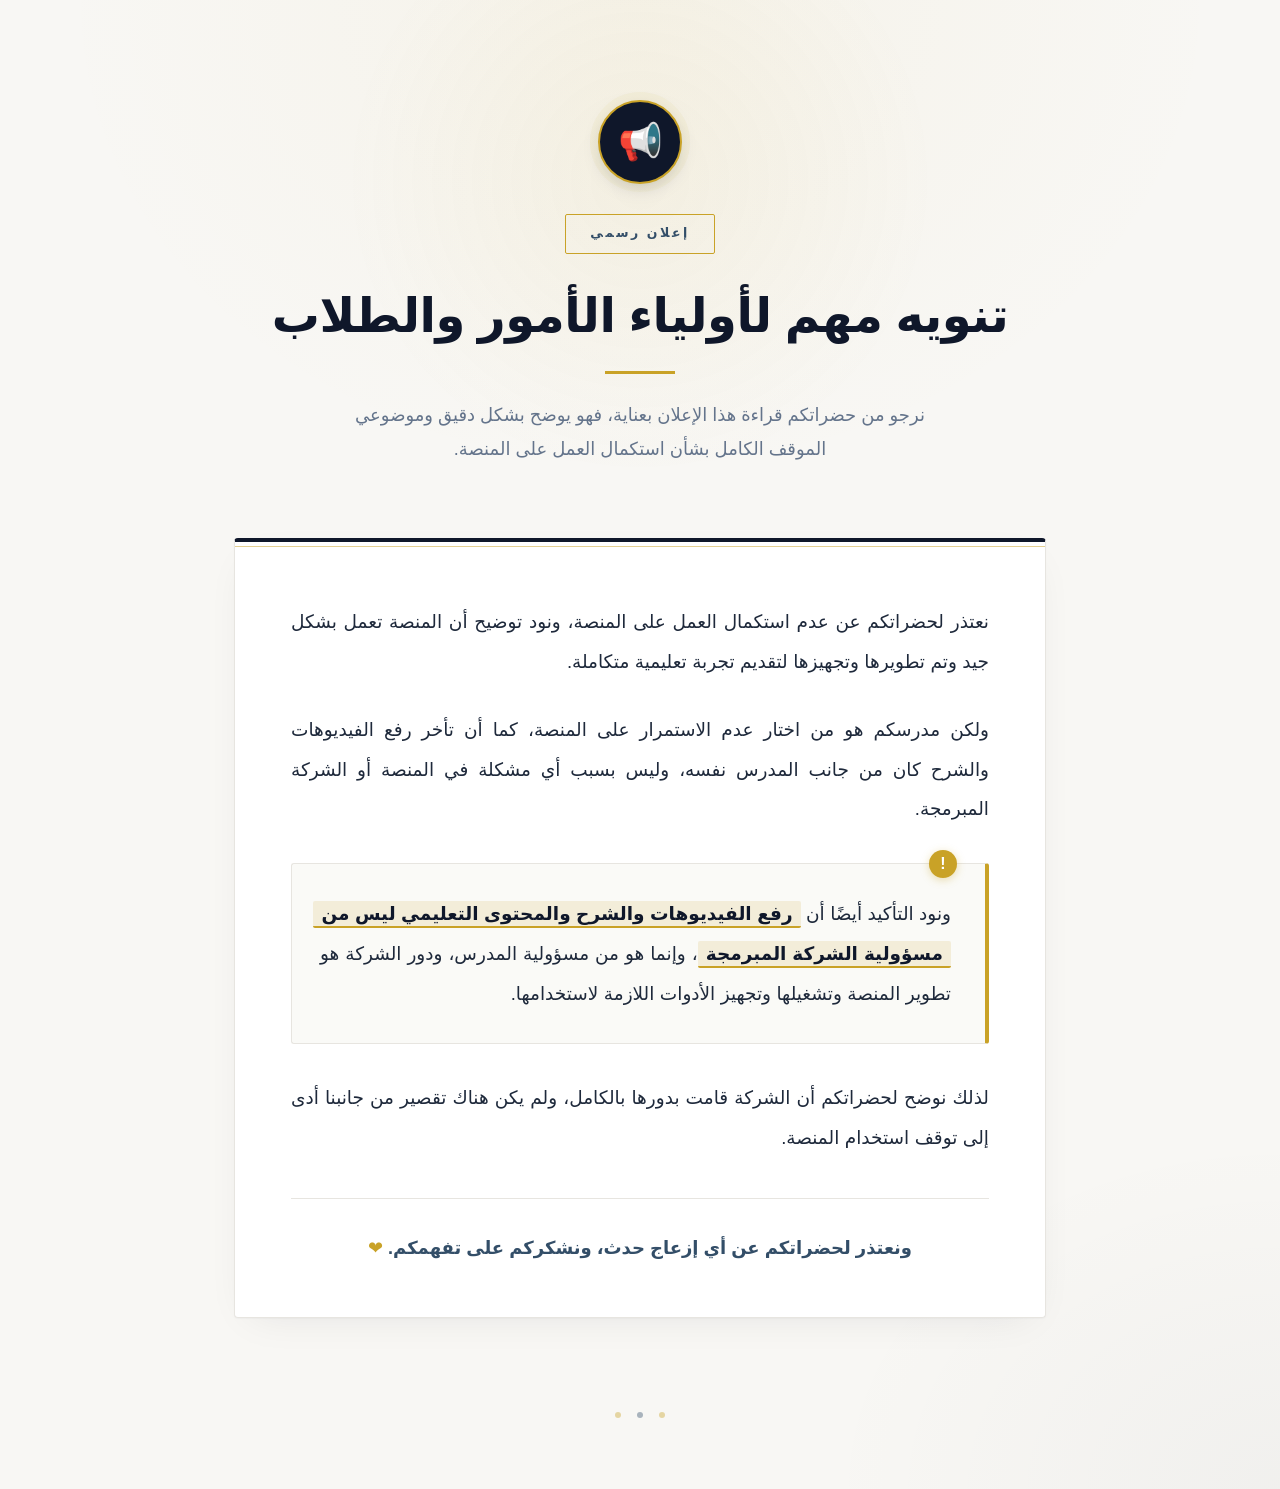
==== commit 24209304: "Add files via upload" ====
--- a/index.html
+++ b/index.html
@@ -1,57 +1,555 @@
-<!DOCTYPE html>
-<html lang="ar" dir="rtl">
-<head>
-  <meta charset="UTF-8">
-  <meta name="viewport" content="width=device-width, initial-scale=1.0">
-  <title>كورساتي | MFX Student</title>
-  <link href="https://fonts.googleapis.com/css2?family=IBM+Plex+Sans+Arabic:wght@300;400;500;600;700&display=swap" rel="stylesheet">
-  <link rel="stylesheet" href="css/style.css">
-</head>
-<body>
-  <nav class="navbar">
-    <div class="navbar-inner">
-      <a href="index.html" class="logo">
-        <div class="logo-mark">🎓</div>
-        <span class="text-gradient">MFX Student</span>
-      </a>
-      <button class="mfx-nav-toggle" onclick="toggleMfxNav()" aria-label="فتح القائمة">☰</button>
-      <ul class="nav-links">
-        <li><a href="index.html">كورساتي</a></li>
-        <li><a href="dashboard.html">لوحتي</a></li>
-        <li><a href="dashboard.html#leaderboard">المتصدرين</a></li>
-        <li><a href="chat.html">💬 المعلم</a></li>
-      </ul>
-      <div class="nav-actions">
-        <span style="color:var(--text-secondary); font-size:0.9rem;">مرحباً، <span id="nav-name">—</span></span>
-        <button class="btn btn-ghost" onclick="logout()">🚪 خروج</button>
-      </div>
-    </div>
-  </nav>
-
-  <section class="hero" style="padding: 140px 0 60px;">
-    <div class="container">
-      <h1 class="anim">كورساتي <span class="text-gradient">المتاحة</span></h1>
-      <p class="anim d1" style="color:var(--text-secondary); margin-top:12px;">اختر الكورس اللي عايز تذاكره النهاردة</p>
-    </div>
-  </section>
-
-  <section class="section" style="padding-top:0;">
-    <div class="container">
-      <div class="grid-3" id="my-courses">
-        <div class="card skel" style="height:320px;"></div>
-        <div class="card skel" style="height:320px;"></div>
-      </div>
-      <div class="empty" id="courses-empty" style="display:none;">
-        <div class="empty-icon">📚</div>
-        <h3>لا توجد كورسات مسجلة لك</h3>
-        <p>تواصل مع المعلم للحصول على كود وصول</p>
-      </div>
-    </div>
-  </section>
-
-  <footer class="footer">
-    <div class="container"><p>© 2026 منصة ممدوح فخري التعليمية</p></div>
-  </footer>
-  <script src="js/app.js"></script>
-</body>
+<!DOCTYPE html>
+<html lang="ar" dir="rtl">
+<head>
+<meta charset="UTF-8">
+<meta name="viewport" content="width=device-width, initial-scale=1.0">
+<title>تنويه مهم | إعلان رسمي</title>
+<style>
+  /* ========== RESET & GLOBAL ========== */
+  * {
+    margin: 0;
+    padding: 0;
+    box-sizing: border-box;
+  }
+
+  html {
+    scroll-behavior: smooth;
+  }
+
+  body {
+    font-family: 'Segoe UI', 'Tahoma', 'Arial', system-ui, -apple-system, sans-serif;
+    background: #F8F7F4;
+    background-image:
+      radial-gradient(ellipse 70% 50% at 50% 0%, rgba(201, 162, 39, 0.05), transparent 65%),
+      radial-gradient(ellipse 60% 40% at 100% 100%, rgba(15, 23, 42, 0.03), transparent 60%);
+    min-height: 100vh;
+    color: #1E293B;
+    line-height: 1.9;
+    -webkit-font-smoothing: antialiased;
+    -moz-osx-font-smoothing: grayscale;
+    overflow-x: hidden;
+    padding: 0;
+  }
+
+  /* ========== ANIMATIONS (subtle & elegant) ========== */
+  @keyframes fadeUp {
+    from {
+      opacity: 0;
+      transform: translateY(24px);
+    }
+    to {
+      opacity: 1;
+      transform: translateY(0);
+    }
+  }
+
+  @keyframes fadeIn {
+    from { opacity: 0; }
+    to   { opacity: 1; }
+  }
+
+  @keyframes slideDown {
+    from {
+      opacity: 0;
+      transform: translateY(-14px);
+    }
+    to {
+      opacity: 1;
+      transform: translateY(0);
+    }
+  }
+
+  @keyframes lineGrow {
+    from { transform: scaleX(0); }
+    to   { transform: scaleX(1); }
+  }
+
+  @keyframes softFloat {
+    0%, 100% { transform: translateY(0); }
+    50%      { transform: translateY(-4px); }
+  }
+
+  @keyframes softGlow {
+    0%, 100% { opacity: 0.5; }
+    50%      { opacity: 0.9; }
+  }
+
+  /* ========== HERO SECTION ========== */
+  .hero {
+    position: relative;
+    padding: 100px 24px 72px;
+    text-align: center;
+    overflow: hidden;
+    animation: fadeIn 1s ease both;
+  }
+
+  /* Subtle gold arc behind hero */
+  .hero::before {
+    content: "";
+    position: absolute;
+    top: -120px;
+    left: 50%;
+    transform: translateX(-50%);
+    width: 600px;
+    height: 600px;
+    border-radius: 50%;
+    background: radial-gradient(circle, rgba(201, 162, 39, 0.06) 0%, transparent 70%);
+    pointer-events: none;
+    z-index: 0;
+  }
+
+  .hero-content {
+    position: relative;
+    z-index: 1;
+    max-width: 880px;
+    margin: 0 auto;
+  }
+
+  /* Official icon — navy circle with gold ring */
+  .hero-icon {
+    width: 84px;
+    height: 84px;
+    margin: 0 auto 30px;
+    border-radius: 50%;
+    display: flex;
+    align-items: center;
+    justify-content: center;
+    background: #0F172A;
+    font-size: 36px;
+    color: #C9A227;
+    border: 2px solid #C9A227;
+    box-shadow:
+      0 6px 20px -6px rgba(15, 23, 42, 0.25),
+      0 0 0 8px rgba(201, 162, 39, 0.06);
+    animation: softFloat 5s ease-in-out infinite;
+  }
+
+  /* Small label above headline */
+  .hero-label {
+    display: inline-block;
+    font-size: 12.5px;
+    font-weight: 700;
+    letter-spacing: 2.5px;
+    color: #334E68;
+    background: transparent;
+    border: 1px solid #C9A227;
+    padding: 7px 24px;
+    border-radius: 2px;
+    margin-bottom: 28px;
+    text-transform: uppercase;
+    animation: slideDown 0.8s 0.2s cubic-bezier(0.22, 1, 0.36, 1) both;
+  }
+
+  /* Main headline */
+  .hero h1 {
+    font-size: clamp(28px, 5vw, 48px);
+    font-weight: 800;
+    line-height: 1.4;
+    margin-bottom: 24px;
+    letter-spacing: -0.4px;
+    color: #0F172A;
+    animation: slideDown 0.9s 0.35s cubic-bezier(0.22, 1, 0.36, 1) both;
+  }
+
+  /* Gold underline accent for headline */
+  .hero h1::after {
+    content: "";
+    display: block;
+    width: 70px;
+    height: 3px;
+    margin: 22px auto 0;
+    background: #C9A227;
+    border-radius: 0;
+    animation: lineGrow 1s 0.7s cubic-bezier(0.22, 1, 0.36, 1) both;
+    transform-origin: center;
+  }
+
+  /* Visual subtitle */
+  .hero-subtitle {
+    font-size: clamp(15px, 2vw, 18px);
+    color: #64748B;
+    font-weight: 400;
+    max-width: 620px;
+    margin: 0 auto;
+    line-height: 1.9;
+    animation: fadeUp 0.9s 0.55s cubic-bezier(0.22, 1, 0.36, 1) both;
+  }
+
+  /* ========== ANNOUNCEMENT MAIN CARD ========== */
+  .announcement-wrapper {
+    max-width: 860px;
+    margin: 0 auto 80px;
+    padding: 0 24px;
+    position: relative;
+    z-index: 1;
+  }
+
+  .announcement-card {
+    position: relative;
+    background: #FFFFFF;
+    border-radius: 4px;
+    padding: 60px 56px 52px;
+    border: 1px solid #E7E5E0;
+    border-top: 4px solid #0F172A;
+    box-shadow:
+      0 1px 2px rgba(15, 23, 42, 0.04),
+      0 12px 40px -18px rgba(15, 23, 42, 0.10);
+    animation: fadeUp 1s 0.85s cubic-bezier(0.22, 1, 0.36, 1) both;
+    transition: box-shadow 0.4s ease;
+  }
+
+  .announcement-card:hover {
+    box-shadow:
+      0 1px 2px rgba(15, 23, 42, 0.04),
+      0 18px 50px -18px rgba(15, 23, 42, 0.14);
+  }
+
+  /* Thin gold line under the navy top border */
+  .announcement-card::before {
+    content: "";
+    position: absolute;
+    top: 4px;
+    left: 0;
+    right: 0;
+    height: 1px;
+    background: #C9A227;
+    opacity: 0.5;
+  }
+
+  /* ========== ANNOUNCEMENT TEXT ========== */
+  .announcement-text p {
+    font-size: 18.5px;
+    line-height: 2.15;
+    color: #1E293B;
+    margin-bottom: 28px;
+    text-align: justify;
+    word-spacing: 0.3px;
+    animation: fadeUp 0.8s cubic-bezier(0.22, 1, 0.36, 1) both;
+  }
+
+  .announcement-text p:nth-child(1) { animation-delay: 1.05s; }
+  .announcement-text p:nth-child(2) { animation-delay: 1.20s; }
+  .announcement-text p:nth-child(4) { animation-delay: 1.50s; }
+
+  .announcement-text p:last-of-type {
+    margin-bottom: 0;
+  }
+
+  /* Highlighted strong text — gold accent */
+  .announcement-text strong {
+    color: #0F172A;
+    font-weight: 800;
+    background: rgba(201, 162, 39, 0.10);
+    padding: 2px 8px;
+    border-radius: 2px;
+    box-decoration-break: clone;
+    -webkit-box-decoration-break: clone;
+    border-bottom: 2px solid #C9A227;
+  }
+
+  /* ========== HIGHLIGHT BOX (key sentence) ========== */
+  .highlight-box {
+    position: relative;
+    background: #FAFAF7;
+    border: 1px solid #E7E5E0;
+    border-right: 4px solid #C9A227;
+    border-radius: 3px;
+    padding: 30px 34px 30px 28px;
+    margin: 34px 0;
+    animation: fadeUp 0.9s 1.35s cubic-bezier(0.22, 1, 0.36, 1) both;
+    transition: background 0.3s ease;
+  }
+
+  .highlight-box:hover {
+    background: #F8F7F4;
+  }
+
+  .highlight-box p {
+    font-size: 18.5px;
+    line-height: 2.15;
+    color: #1E293B;
+    text-align: justify;
+    margin: 0;
+  }
+
+  .highlight-box strong {
+    color: #0F172A;
+    font-weight: 800;
+    background: rgba(201, 162, 39, 0.14);
+    padding: 2px 8px;
+    border-radius: 2px;
+    box-decoration-break: clone;
+    -webkit-box-decoration-break: clone;
+    border-bottom: 2px solid #C9A227;
+  }
+
+  /* Small gold corner accent */
+  .highlight-box::after {
+    content: "!";
+    position: absolute;
+    top: -14px;
+    right: 28px;
+    width: 28px;
+    height: 28px;
+    background: #C9A227;
+    border-radius: 50%;
+    display: flex;
+    align-items: center;
+    justify-content: center;
+    font-size: 16px;
+    font-weight: 800;
+    color: #FFFFFF;
+    box-shadow: 0 2px 8px rgba(201, 162, 39, 0.35);
+  }
+
+  /* ========== CLOSING MESSAGE ========== */
+  .closing-message {
+    margin-top: 40px;
+    padding-top: 32px;
+    border-top: 1px solid #E7E5E0;
+    text-align: center;
+    font-size: 18px;
+    font-weight: 600;
+    color: #334E68;
+    line-height: 1.9;
+    animation: fadeUp 0.9s 1.65s cubic-bezier(0.22, 1, 0.36, 1) both;
+  }
+
+  .closing-message .heart {
+    color: #C9A227;
+    display: inline-block;
+    animation: softFloat 2.4s ease-in-out infinite;
+    font-size: 18px;
+  }
+
+  /* ========== BOTTOM DECORATIVE ELEMENT ========== */
+  .bottom-accent {
+    text-align: center;
+    padding-bottom: 60px;
+    animation: fadeIn 1.2s 1.9s ease both;
+  }
+
+  .bottom-accent .dot {
+    display: inline-block;
+    width: 6px;
+    height: 6px;
+    border-radius: 50%;
+    background: #C9A227;
+    margin: 0 6px;
+    opacity: 0.4;
+    animation: softGlow 2.4s ease-in-out infinite;
+  }
+
+  .bottom-accent .dot:nth-child(2) {
+    animation-delay: 0.4s;
+    background: #334E68;
+  }
+
+  .bottom-accent .dot:nth-child(3) {
+    animation-delay: 0.8s;
+    background: #C9A227;
+  }
+
+  /* ========== RESPONSIVE ========== */
+  @media (max-width: 768px) {
+    .hero {
+      padding: 76px 20px 56px;
+    }
+
+    .hero-icon {
+      width: 70px;
+      height: 70px;
+      font-size: 30px;
+      margin-bottom: 24px;
+    }
+
+    .announcement-card {
+      padding: 44px 34px 40px;
+    }
+
+    .announcement-text p,
+    .highlight-box p {
+      font-size: 16.5px;
+      line-height: 2.05;
+    }
+
+    .highlight-box {
+      padding: 24px 26px 24px 22px;
+    }
+
+    .closing-message {
+      font-size: 16.5px;
+    }
+  }
+
+  @media (max-width: 520px) {
+    .hero {
+      padding: 60px 16px 46px;
+    }
+
+    .hero-icon {
+      width: 62px;
+      height: 62px;
+      font-size: 26px;
+      margin-bottom: 22px;
+      border-width: 1.5px;
+    }
+
+    .hero-label {
+      font-size: 11px;
+      padding: 6px 18px;
+      letter-spacing: 1.5px;
+    }
+
+    .announcement-wrapper {
+      padding: 0 14px;
+      margin-bottom: 56px;
+    }
+
+    .announcement-card {
+      padding: 32px 22px 30px;
+      border-top-width: 3px;
+    }
+
+    .announcement-text p,
+    .highlight-box p {
+      font-size: 15px;
+      line-height: 2;
+      text-align: right;
+    }
+
+    .announcement-text strong,
+    .highlight-box strong {
+      padding: 1px 5px;
+    }
+
+    .highlight-box {
+      padding: 20px 18px 20px 16px;
+      margin: 26px 0;
+      border-right-width: 3px;
+    }
+
+    .highlight-box::after {
+      width: 24px;
+      height: 24px;
+      font-size: 13px;
+      top: -12px;
+      right: 20px;
+    }
+
+    .closing-message {
+      font-size: 15px;
+      margin-top: 30px;
+      padding-top: 26px;
+    }
+
+    .closing-message .heart {
+      font-size: 16px;
+    }
+  }
+
+  /* ========== PRINT ========== */
+  @media print {
+    body {
+      background: #fff;
+      color: #000;
+    }
+    .announcement-card {
+      box-shadow: none;
+      border: 1px solid #ccc;
+    }
+    .hero-icon {
+      box-shadow: none;
+    }
+  }
+</style>
+</head>
+<body>
+
+  <!-- ===== HERO SECTION ===== -->
+  <header class="hero">
+    <div class="hero-content">
+      <div class="hero-icon">📢</div>
+      <div class="hero-label">إعلان رسمي</div>
+      <h1>تنويه مهم لأولياء الأمور والطلاب</h1>
+      <p class="hero-subtitle">
+        نرجو من حضراتكم قراءة هذا الإعلان بعناية، فهو يوضح بشكل دقيق وموضوعي الموقف الكامل بشأن استكمال العمل على المنصة.
+      </p>
+    </div>
+  </header>
+
+  <!-- ===== MAIN ANNOUNCEMENT ===== -->
+  <main class="announcement-wrapper">
+    <div class="announcement-card">
+
+      <div class="announcement-text">
+
+        <!-- Paragraph 1 — EXACT -->
+        <p>
+          نعتذر لحضراتكم عن عدم استكمال العمل على المنصة، ونود توضيح أن المنصة تعمل بشكل جيد وتم تطويرها وتجهيزها لتقديم تجربة تعليمية متكاملة.
+        </p>
+
+        <!-- Paragraph 2 — EXACT -->
+        <p>
+          ولكن مدرسكم هو من اختار عدم الاستمرار على المنصة، كما أن تأخر رفع الفيديوهات والشرح كان من جانب المدرس نفسه، وليس بسبب أي مشكلة في المنصة أو الشركة المبرمجة.
+        </p>
+
+        <!-- Paragraph 3 (key sentence) — EXACT, inside highlight box -->
+        <div class="highlight-box">
+          <p>
+            ونود التأكيد أيضًا أن <strong>رفع الفيديوهات والشرح والمحتوى التعليمي ليس من مسؤولية الشركة المبرمجة</strong>، وإنما هو من مسؤولية المدرس، ودور الشركة هو تطوير المنصة وتشغيلها وتجهيز الأدوات اللازمة لاستخدامها.
+          </p>
+        </div>
+
+        <!-- Paragraph 4 — EXACT -->
+        <p>
+          لذلك نوضح لحضراتكم أن الشركة قامت بدورها بالكامل، ولم يكن هناك تقصير من جانبنا أدى إلى توقف استخدام المنصة.
+        </p>
+
+      </div>
+
+      <!-- Closing message — EXACT -->
+      <div class="closing-message">
+        ونعتذر لحضراتكم عن أي إزعاج حدث، ونشكركم على تفهمكم. <span class="heart">❤</span>
+      </div>
+
+    </div>
+  </main>
+
+  <!-- ===== BOTTOM DECORATIVE ACCENT ===== -->
+  <div class="bottom-accent">
+    <span class="dot"></span>
+    <span class="dot"></span>
+    <span class="dot"></span>
+  </div>
+
+  <!-- ===== JAVASCRIPT (lightweight smooth reveal) ===== -->
+  <script>
+    (function() {
+      // Smooth reveal on scroll for elements below the fold
+      const observerOptions = {
+        threshold: 0.08,
+        rootMargin: '0px 0px -30px 0px'
+      };
+
+      const observer = new IntersectionObserver((entries) => {
+        entries.forEach(entry => {
+          if (entry.isIntersecting) {
+            entry.target.style.opacity = '1';
+            observer.unobserve(entry.target);
+          }
+        });
+      }, observerOptions);
+
+      const revealElements = document.querySelectorAll('.announcement-card, .closing-message, .bottom-accent');
+      revealElements.forEach(el => {
+        observer.observe(el);
+      });
+
+      // Ensure body is visible
+      document.body.style.opacity = '1';
+    })();
+  </script>
+
+</body>
 </html>
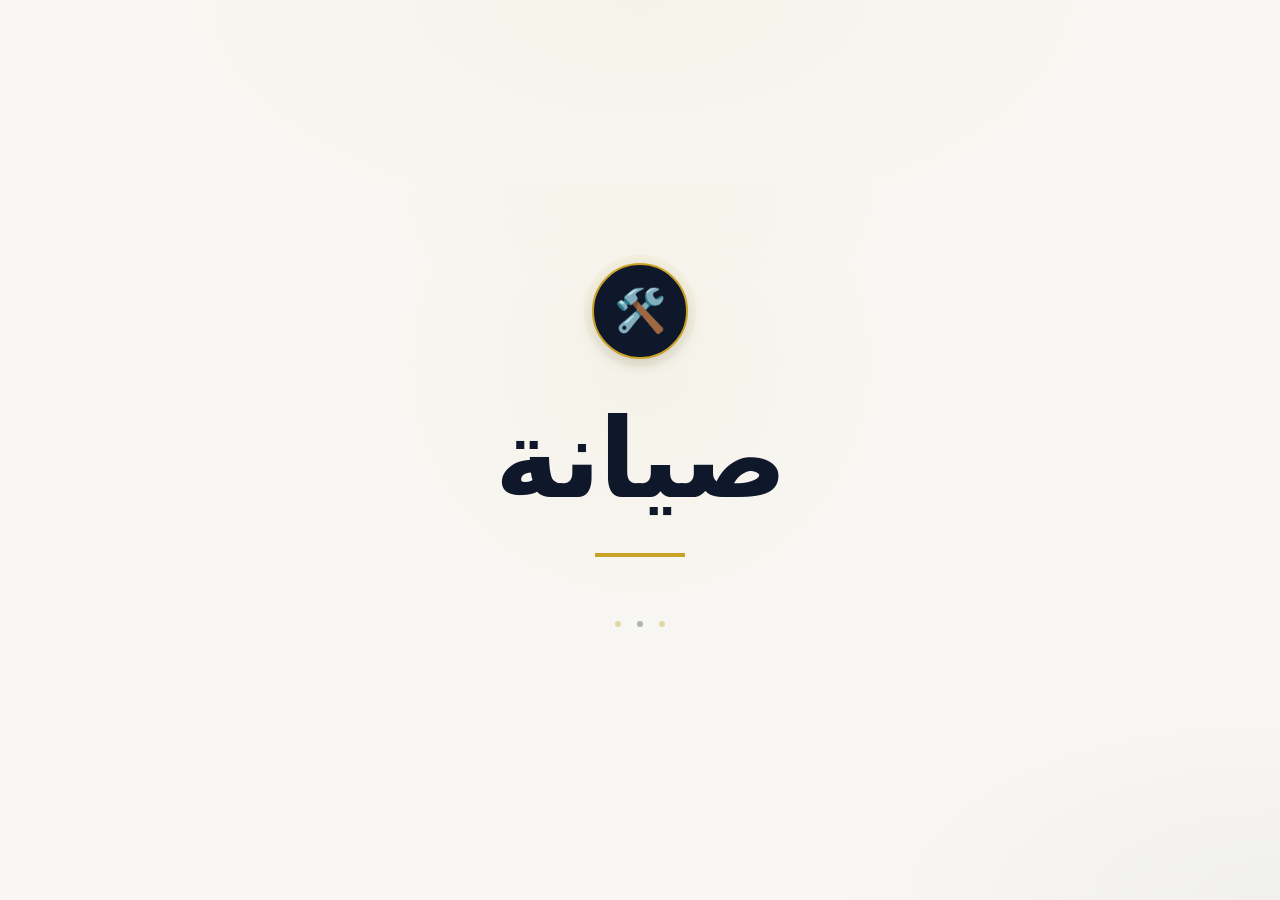
==== commit cef73d9e: "Update index.html" ====
--- a/index.html
+++ b/index.html
@@ -3,7 +3,7 @@
 <head>
 <meta charset="UTF-8">
 <meta name="viewport" content="width=device-width, initial-scale=1.0">
-<title>تنويه مهم | إعلان رسمي</title>
+<title>صيانة</title>
 <style>
   /* ========== RESET & GLOBAL ========== */
   * {
@@ -29,6 +29,9 @@
     -moz-osx-font-smoothing: grayscale;
     overflow-x: hidden;
     padding: 0;
+    display: flex;
+    align-items: center;
+    justify-content: center;
   }
 
   /* ========== ANIMATIONS (subtle & elegant) ========== */
@@ -77,10 +80,13 @@
   /* ========== HERO SECTION ========== */
   .hero {
     position: relative;
-    padding: 100px 24px 72px;
+    padding: 80px 24px 80px;
     text-align: center;
     overflow: hidden;
     animation: fadeIn 1s ease both;
+    width: 100%;
+    max-width: 900px;
+    margin: 0 auto;
   }
 
   /* Subtle gold arc behind hero */
@@ -107,15 +113,15 @@
 
   /* Official icon — navy circle with gold ring */
   .hero-icon {
-    width: 84px;
-    height: 84px;
-    margin: 0 auto 30px;
+    width: 96px;
+    height: 96px;
+    margin: 0 auto 34px;
     border-radius: 50%;
     display: flex;
     align-items: center;
     justify-content: center;
     background: #0F172A;
-    font-size: 36px;
+    font-size: 42px;
     color: #C9A227;
     border: 2px solid #C9A227;
     box-shadow:
@@ -124,29 +130,13 @@
     animation: softFloat 5s ease-in-out infinite;
   }
 
-  /* Small label above headline */
-  .hero-label {
-    display: inline-block;
-    font-size: 12.5px;
-    font-weight: 700;
-    letter-spacing: 2.5px;
-    color: #334E68;
-    background: transparent;
-    border: 1px solid #C9A227;
-    padding: 7px 24px;
-    border-radius: 2px;
-    margin-bottom: 28px;
-    text-transform: uppercase;
-    animation: slideDown 0.8s 0.2s cubic-bezier(0.22, 1, 0.36, 1) both;
-  }
-
   /* Main headline */
   .hero h1 {
-    font-size: clamp(28px, 5vw, 48px);
-    font-weight: 800;
-    line-height: 1.4;
-    margin-bottom: 24px;
-    letter-spacing: -0.4px;
+    font-size: clamp(48px, 10vw, 110px);
+    font-weight: 900;
+    line-height: 1.2;
+    margin-bottom: 0;
+    letter-spacing: -2px;
     color: #0F172A;
     animation: slideDown 0.9s 0.35s cubic-bezier(0.22, 1, 0.36, 1) both;
   }
@@ -155,178 +145,20 @@
   .hero h1::after {
     content: "";
     display: block;
-    width: 70px;
-    height: 3px;
-    margin: 22px auto 0;
+    width: 90px;
+    height: 4px;
+    margin: 28px auto 0;
     background: #C9A227;
     border-radius: 0;
     animation: lineGrow 1s 0.7s cubic-bezier(0.22, 1, 0.36, 1) both;
     transform-origin: center;
   }
 
-  /* Visual subtitle */
-  .hero-subtitle {
-    font-size: clamp(15px, 2vw, 18px);
-    color: #64748B;
-    font-weight: 400;
-    max-width: 620px;
-    margin: 0 auto;
-    line-height: 1.9;
-    animation: fadeUp 0.9s 0.55s cubic-bezier(0.22, 1, 0.36, 1) both;
-  }
-
-  /* ========== ANNOUNCEMENT MAIN CARD ========== */
-  .announcement-wrapper {
-    max-width: 860px;
-    margin: 0 auto 80px;
-    padding: 0 24px;
-    position: relative;
-    z-index: 1;
-  }
-
-  .announcement-card {
-    position: relative;
-    background: #FFFFFF;
-    border-radius: 4px;
-    padding: 60px 56px 52px;
-    border: 1px solid #E7E5E0;
-    border-top: 4px solid #0F172A;
-    box-shadow:
-      0 1px 2px rgba(15, 23, 42, 0.04),
-      0 12px 40px -18px rgba(15, 23, 42, 0.10);
-    animation: fadeUp 1s 0.85s cubic-bezier(0.22, 1, 0.36, 1) both;
-    transition: box-shadow 0.4s ease;
-  }
-
-  .announcement-card:hover {
-    box-shadow:
-      0 1px 2px rgba(15, 23, 42, 0.04),
-      0 18px 50px -18px rgba(15, 23, 42, 0.14);
-  }
-
-  /* Thin gold line under the navy top border */
-  .announcement-card::before {
-    content: "";
-    position: absolute;
-    top: 4px;
-    left: 0;
-    right: 0;
-    height: 1px;
-    background: #C9A227;
-    opacity: 0.5;
-  }
-
-  /* ========== ANNOUNCEMENT TEXT ========== */
-  .announcement-text p {
-    font-size: 18.5px;
-    line-height: 2.15;
-    color: #1E293B;
-    margin-bottom: 28px;
-    text-align: justify;
-    word-spacing: 0.3px;
-    animation: fadeUp 0.8s cubic-bezier(0.22, 1, 0.36, 1) both;
-  }
-
-  .announcement-text p:nth-child(1) { animation-delay: 1.05s; }
-  .announcement-text p:nth-child(2) { animation-delay: 1.20s; }
-  .announcement-text p:nth-child(4) { animation-delay: 1.50s; }
-
-  .announcement-text p:last-of-type {
-    margin-bottom: 0;
-  }
-
-  /* Highlighted strong text — gold accent */
-  .announcement-text strong {
-    color: #0F172A;
-    font-weight: 800;
-    background: rgba(201, 162, 39, 0.10);
-    padding: 2px 8px;
-    border-radius: 2px;
-    box-decoration-break: clone;
-    -webkit-box-decoration-break: clone;
-    border-bottom: 2px solid #C9A227;
-  }
-
-  /* ========== HIGHLIGHT BOX (key sentence) ========== */
-  .highlight-box {
-    position: relative;
-    background: #FAFAF7;
-    border: 1px solid #E7E5E0;
-    border-right: 4px solid #C9A227;
-    border-radius: 3px;
-    padding: 30px 34px 30px 28px;
-    margin: 34px 0;
-    animation: fadeUp 0.9s 1.35s cubic-bezier(0.22, 1, 0.36, 1) both;
-    transition: background 0.3s ease;
-  }
-
-  .highlight-box:hover {
-    background: #F8F7F4;
-  }
-
-  .highlight-box p {
-    font-size: 18.5px;
-    line-height: 2.15;
-    color: #1E293B;
-    text-align: justify;
-    margin: 0;
-  }
-
-  .highlight-box strong {
-    color: #0F172A;
-    font-weight: 800;
-    background: rgba(201, 162, 39, 0.14);
-    padding: 2px 8px;
-    border-radius: 2px;
-    box-decoration-break: clone;
-    -webkit-box-decoration-break: clone;
-    border-bottom: 2px solid #C9A227;
-  }
-
-  /* Small gold corner accent */
-  .highlight-box::after {
-    content: "!";
-    position: absolute;
-    top: -14px;
-    right: 28px;
-    width: 28px;
-    height: 28px;
-    background: #C9A227;
-    border-radius: 50%;
-    display: flex;
-    align-items: center;
-    justify-content: center;
-    font-size: 16px;
-    font-weight: 800;
-    color: #FFFFFF;
-    box-shadow: 0 2px 8px rgba(201, 162, 39, 0.35);
-  }
-
-  /* ========== CLOSING MESSAGE ========== */
-  .closing-message {
-    margin-top: 40px;
-    padding-top: 32px;
-    border-top: 1px solid #E7E5E0;
-    text-align: center;
-    font-size: 18px;
-    font-weight: 600;
-    color: #334E68;
-    line-height: 1.9;
-    animation: fadeUp 0.9s 1.65s cubic-bezier(0.22, 1, 0.36, 1) both;
-  }
-
-  .closing-message .heart {
-    color: #C9A227;
-    display: inline-block;
-    animation: softFloat 2.4s ease-in-out infinite;
-    font-size: 18px;
-  }
-
   /* ========== BOTTOM DECORATIVE ELEMENT ========== */
   .bottom-accent {
     text-align: center;
-    padding-bottom: 60px;
-    animation: fadeIn 1.2s 1.9s ease both;
+    padding-top: 50px;
+    animation: fadeIn 1.2s 1.2s ease both;
   }
 
   .bottom-accent .dot {
@@ -353,98 +185,38 @@
   /* ========== RESPONSIVE ========== */
   @media (max-width: 768px) {
     .hero {
-      padding: 76px 20px 56px;
+      padding: 60px 20px 60px;
     }
 
     .hero-icon {
-      width: 70px;
-      height: 70px;
-      font-size: 30px;
-      margin-bottom: 24px;
-    }
-
-    .announcement-card {
-      padding: 44px 34px 40px;
-    }
-
-    .announcement-text p,
-    .highlight-box p {
-      font-size: 16.5px;
-      line-height: 2.05;
-    }
-
-    .highlight-box {
-      padding: 24px 26px 24px 22px;
-    }
-
-    .closing-message {
-      font-size: 16.5px;
+      width: 78px;
+      height: 78px;
+      font-size: 34px;
+      margin-bottom: 28px;
+    }
+
+    .hero h1 {
+      letter-spacing: -1.5px;
     }
   }
 
   @media (max-width: 520px) {
     .hero {
-      padding: 60px 16px 46px;
+      padding: 50px 16px 50px;
     }
 
     .hero-icon {
-      width: 62px;
-      height: 62px;
-      font-size: 26px;
-      margin-bottom: 22px;
+      width: 68px;
+      height: 68px;
+      font-size: 28px;
+      margin-bottom: 24px;
       border-width: 1.5px;
     }
 
-    .hero-label {
-      font-size: 11px;
-      padding: 6px 18px;
-      letter-spacing: 1.5px;
-    }
-
-    .announcement-wrapper {
-      padding: 0 14px;
-      margin-bottom: 56px;
-    }
-
-    .announcement-card {
-      padding: 32px 22px 30px;
-      border-top-width: 3px;
-    }
-
-    .announcement-text p,
-    .highlight-box p {
-      font-size: 15px;
-      line-height: 2;
-      text-align: right;
-    }
-
-    .announcement-text strong,
-    .highlight-box strong {
-      padding: 1px 5px;
-    }
-
-    .highlight-box {
-      padding: 20px 18px 20px 16px;
-      margin: 26px 0;
-      border-right-width: 3px;
-    }
-
-    .highlight-box::after {
-      width: 24px;
-      height: 24px;
-      font-size: 13px;
-      top: -12px;
-      right: 20px;
-    }
-
-    .closing-message {
-      font-size: 15px;
-      margin-top: 30px;
-      padding-top: 26px;
-    }
-
-    .closing-message .heart {
-      font-size: 16px;
+    .hero h1::after {
+      width: 70px;
+      height: 3px;
+      margin-top: 22px;
     }
   }
 
@@ -454,10 +226,6 @@
       background: #fff;
       color: #000;
     }
-    .announcement-card {
-      box-shadow: none;
-      border: 1px solid #ccc;
-    }
     .hero-icon {
       box-shadow: none;
     }
@@ -469,87 +237,15 @@
   <!-- ===== HERO SECTION ===== -->
   <header class="hero">
     <div class="hero-content">
-      <div class="hero-icon">📢</div>
-      <div class="hero-label">إعلان رسمي</div>
-      <h1>تنويه مهم لأولياء الأمور والطلاب</h1>
-      <p class="hero-subtitle">
-        نرجو من حضراتكم قراءة هذا الإعلان بعناية، فهو يوضح بشكل دقيق وموضوعي الموقف الكامل بشأن استكمال العمل على المنصة.
-      </p>
+      <div class="hero-icon">🛠️</div>
+      <h1>صيانة</h1>
+      <div class="bottom-accent">
+        <span class="dot"></span>
+        <span class="dot"></span>
+        <span class="dot"></span>
+      </div>
     </div>
   </header>
 
-  <!-- ===== MAIN ANNOUNCEMENT ===== -->
-  <main class="announcement-wrapper">
-    <div class="announcement-card">
-
-      <div class="announcement-text">
-
-        <!-- Paragraph 1 — EXACT -->
-        <p>
-          نعتذر لحضراتكم عن عدم استكمال العمل على المنصة، ونود توضيح أن المنصة تعمل بشكل جيد وتم تطويرها وتجهيزها لتقديم تجربة تعليمية متكاملة.
-        </p>
-
-        <!-- Paragraph 2 — EXACT -->
-        <p>
-          ولكن مدرسكم هو من اختار عدم الاستمرار على المنصة، كما أن تأخر رفع الفيديوهات والشرح كان من جانب المدرس نفسه، وليس بسبب أي مشكلة في المنصة أو الشركة المبرمجة.
-        </p>
-
-        <!-- Paragraph 3 (key sentence) — EXACT, inside highlight box -->
-        <div class="highlight-box">
-          <p>
-            ونود التأكيد أيضًا أن <strong>رفع الفيديوهات والشرح والمحتوى التعليمي ليس من مسؤولية الشركة المبرمجة</strong>، وإنما هو من مسؤولية المدرس، ودور الشركة هو تطوير المنصة وتشغيلها وتجهيز الأدوات اللازمة لاستخدامها.
-          </p>
-        </div>
-
-        <!-- Paragraph 4 — EXACT -->
-        <p>
-          لذلك نوضح لحضراتكم أن الشركة قامت بدورها بالكامل، ولم يكن هناك تقصير من جانبنا أدى إلى توقف استخدام المنصة.
-        </p>
-
-      </div>
-
-      <!-- Closing message — EXACT -->
-      <div class="closing-message">
-        ونعتذر لحضراتكم عن أي إزعاج حدث، ونشكركم على تفهمكم. <span class="heart">❤</span>
-      </div>
-
-    </div>
-  </main>
-
-  <!-- ===== BOTTOM DECORATIVE ACCENT ===== -->
-  <div class="bottom-accent">
-    <span class="dot"></span>
-    <span class="dot"></span>
-    <span class="dot"></span>
-  </div>
-
-  <!-- ===== JAVASCRIPT (lightweight smooth reveal) ===== -->
-  <script>
-    (function() {
-      // Smooth reveal on scroll for elements below the fold
-      const observerOptions = {
-        threshold: 0.08,
-        rootMargin: '0px 0px -30px 0px'
-      };
-
-      const observer = new IntersectionObserver((entries) => {
-        entries.forEach(entry => {
-          if (entry.isIntersecting) {
-            entry.target.style.opacity = '1';
-            observer.unobserve(entry.target);
-          }
-        });
-      }, observerOptions);
-
-      const revealElements = document.querySelectorAll('.announcement-card, .closing-message, .bottom-accent');
-      revealElements.forEach(el => {
-        observer.observe(el);
-      });
-
-      // Ensure body is visible
-      document.body.style.opacity = '1';
-    })();
-  </script>
-
 </body>
-</html>+</html>
